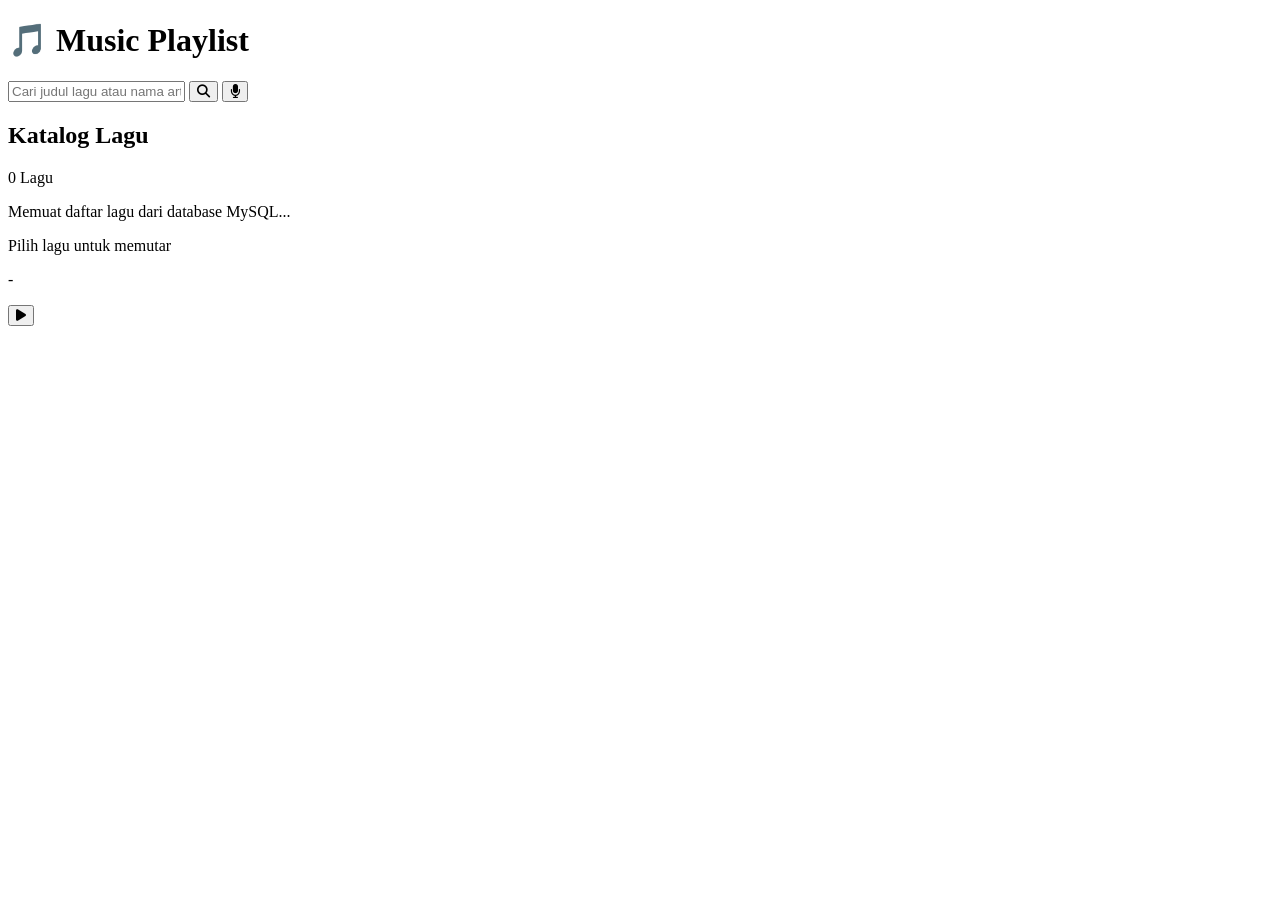
==== index.html @ 4546c552 "Perubahan Pada Tampilan" ====
<!DOCTYPE html>
<html lang="id">
<head>
    <meta charset="UTF-8">
    <meta name="viewport" content="width=device-width, initial-scale=1.0">
    <title>Music App & Voice Search</title>
    <!-- Hubungkan CSS -->
    <link rel="stylesheet" href="../css/style.css">
    <!-- Font Awesome untuk ikon Search, Mic, Play, Pause -->
    <link rel="stylesheet" href="https://cdnjs.cloudflare.com/ajax/libs/font-awesome/6.4.0/css/all.min.css">
</head>
<body>
    <div class="app-container">
        <!-- Header & Search Bar -->
        <header class="header">
            <h1>🎵 Music Playlist</h1>
            <div class="search-bar">
                <input type="text" id="searchInput" placeholder="Cari judul lagu atau nama artis...">
                <button id="searchBtn" title="Cari Lagu"><i class="fa-solid fa-magnifying-glass"></i></button>
                <button id="voiceBtn" class="mic-btn" title="Cari lewat Suara"><i class="fa-solid fa-microphone"></i></button>
            </div>
            <p id="voiceStatus" class="voice-status"></p>
        </header>

        <!-- Bagian Katalog Lagu -->
        <main class="main-content">
            <div class="section-header">
                <h2>Katalog Lagu</h2>
                <span id="songCount" class="badge">0 Lagu</span>
            </div>
            <div id="songList" class="song-list">
                <p class="loading">Memuat daftar lagu dari database MySQL...</p>
            </div>
        </main>

        <!-- Player Bar di Bagian Bawah -->
        <footer class="player-bar">
            <div class="now-playing">
                <p id="currentTitle" class="song-title">Pilih lagu untuk memutar</p>
                <p id="currentArtist" class="song-artist">-</p>
            </div>
            <div class="player-controls">
                <button id="playPauseBtn" class="control-btn"><i class="fa-solid fa-play"></i></button>
            </div>
        </footer>
    </div>

    <!-- Hubungkan JavaScript -->
    <script src="../js/api.js"></script>
    <script src="../js/player.js"></script>
</body>
</html>
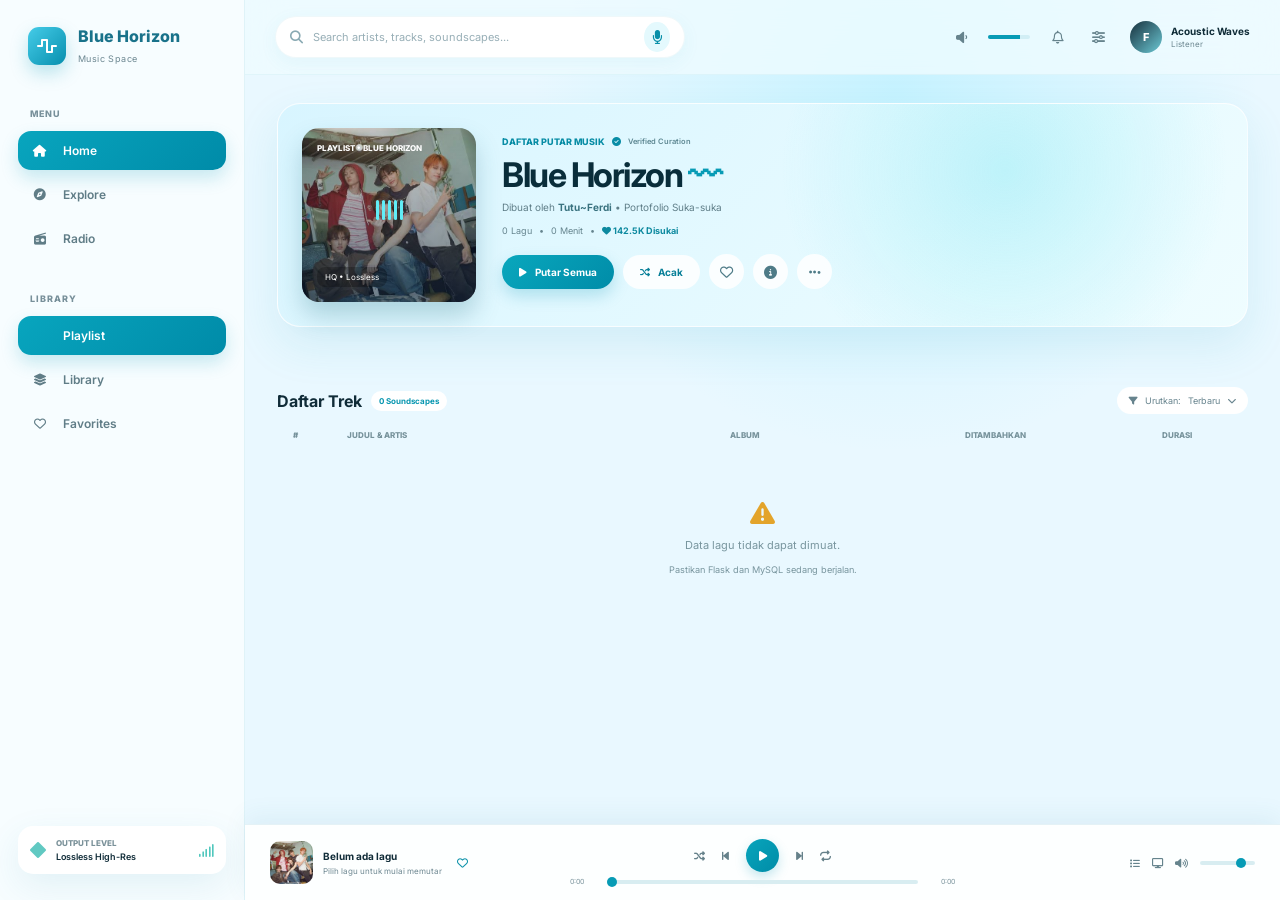
==== commit df0873c7: ""Pembaharaun tampilan"" ====
--- a/index.html
+++ b/index.html
@@ -1,52 +1,558 @@
 <!DOCTYPE html>
 <html lang="id">
+
 <head>
     <meta charset="UTF-8">
     <meta name="viewport" content="width=device-width, initial-scale=1.0">
-    <title>Music App & Voice Search</title>
-    <!-- Hubungkan CSS -->
-    <link rel="stylesheet" href="../css/style.css">
-    <!-- Font Awesome untuk ikon Search, Mic, Play, Pause -->
-    <link rel="stylesheet" href="https://cdnjs.cloudflare.com/ajax/libs/font-awesome/6.4.0/css/all.min.css">
+
+    <title>Blue Horizon Music ~ Ferdi</title>
+
+    <!-- Google Font -->
+    <link rel="preconnect" href="https://fonts.googleapis.com">
+    <link rel="preconnect" href="https://fonts.gstatic.com" crossorigin>
+    <link href="https://fonts.googleapis.com/css2?family=Inter:wght@400;500;600;700;800&display=swap" rel="stylesheet">
+
+    <!-- Font Awesome -->
+    <link rel="stylesheet" href="https://cdnjs.cloudflare.com/ajax/libs/font-awesome/6.5.2/css/all.min.css">
+
+    <!-- CSS -->
+    <link rel="stylesheet" href="frontend/css/style.css">
 </head>
+
 <body>
-    <div class="app-container">
-        <!-- Header & Search Bar -->
-        <header class="header">
-            <h1>🎵 Music Playlist</h1>
-            <div class="search-bar">
-                <input type="text" id="searchInput" placeholder="Cari judul lagu atau nama artis...">
-                <button id="searchBtn" title="Cari Lagu"><i class="fa-solid fa-magnifying-glass"></i></button>
-                <button id="voiceBtn" class="mic-btn" title="Cari lewat Suara"><i class="fa-solid fa-microphone"></i></button>
-            </div>
-            <p id="voiceStatus" class="voice-status"></p>
-        </header>
-
-        <!-- Bagian Katalog Lagu -->
-        <main class="main-content">
-            <div class="section-header">
-                <h2>Katalog Lagu</h2>
-                <span id="songCount" class="badge">0 Lagu</span>
-            </div>
-            <div id="songList" class="song-list">
-                <p class="loading">Memuat daftar lagu dari database MySQL...</p>
-            </div>
+
+    <div class="app">
+
+        <!-- ================= SIDEBAR ================= -->
+        <aside class="sidebar">
+
+            <div class="brand">
+                <div class="brand-icon">
+                    <i class="fa-solid fa-wave-square"></i>
+                </div>
+
+                <div>
+                    <h1>Blue Horizon</h1>
+                    <span>Music Space</span>
+                </div>
+            </div>
+
+            <div class="menu-group">
+
+                <p class="menu-title">MENU</p>
+
+                <button class="menu-item active" data-section="home">
+                    <i class="fa-solid fa-house"></i>
+                    <span>Home</span>
+                </button>
+
+                <button class="menu-item" data-section="explore">
+                    <i class="fa-solid fa-compass"></i>
+                    <span>Explore</span>
+                </button>
+
+                <button class="menu-item" id="radioBtn">
+                    <i class="fa-solid fa-radio"></i>
+                    <span>Radio</span>
+                </button>
+
+            </div>
+
+            <div class="menu-group">
+
+                <p class="menu-title">LIBRARY</p>
+
+                <button class="menu-item active-library" data-section="playlist">
+                    <i class="fa-solid fa-list-music"></i>
+                    <span>Playlist</span>
+                </button>
+
+                <button class="menu-item" data-section="library">
+                    <i class="fa-solid fa-layer-group"></i>
+                    <span>Library</span>
+                </button>
+
+                <button class="menu-item" data-section="favorites">
+                    <i class="fa-regular fa-heart"></i>
+                    <span>Favorites</span>
+                </button>
+
+            </div>
+
+            <div class="sidebar-bottom">
+
+                <div class="audio-quality">
+                    <div class="quality-icon">
+                        <i class="fa-solid fa-diamond"></i>
+                    </div>
+
+                    <div>
+                        <small>OUTPUT LEVEL</small>
+                        <p>Lossless High-Res</p>
+                    </div>
+
+                    <i class="fa-solid fa-signal"></i>
+                </div>
+
+            </div>
+
+        </aside>
+
+
+        <!-- ================= MAIN ================= -->
+
+        <main class="main">
+
+            <!-- TOP BAR -->
+
+            <header class="topbar">
+
+                <div class="mobile-brand">
+                    <i class="fa-solid fa-wave-square"></i>
+                    <span>Blue Horizon</span>
+                </div>
+
+                <div class="top-search">
+
+                    <i class="fa-solid fa-magnifying-glass"></i>
+
+                    <input type="text" id="searchInput" placeholder="Search artists, tracks, soundscapes...">
+
+                    <button id="clearSearch" class="clear-search">
+                        <i class="fa-solid fa-xmark"></i>
+                    </button>
+                    <button id="voiceBtn" class="voice-button" onclick="startVoiceSearch()" title="Voice Search">
+                        <i class="fa-solid fa-microphone"></i>
+                    </button>
+
+                </div>
+
+                <div class="top-actions">
+
+                    <button class="icon-button">
+                        <i class="fa-solid fa-volume-low"></i>
+                    </button>
+
+                    <div class="mini-volume">
+                        <div></div>
+                    </div>
+
+                    <button class="icon-button">
+                        <i class="fa-regular fa-bell"></i>
+                    </button>
+
+                    <button class="icon-button">
+                        <i class="fa-solid fa-sliders"></i>
+                    </button>
+
+                    <div class="profile">
+                        <div class="profile-avatar">F</div>
+
+                        <div>
+                            <strong>Acoustic Waves</strong>
+                            <small>Listener</small>
+                        </div>
+                    </div>
+
+                </div>
+
+            </header>
+
+
+            <!-- CONTENT -->
+
+            <section class="content" id="homeSection">
+
+                <!-- HERO -->
+
+                <section class="hero-card">
+
+                    <div class="hero-cover">
+
+                        <img id="heroCover" src="frontend/aset/gambar/Cortis.png" alt="Playlist Cover">
+
+                        <div class="cover-overlay">
+
+                            <span>PLAYLIST • BLUE HORIZON</span>
+
+                            <div class="wave-animation">
+                                <span></span>
+                                <span></span>
+                                <span></span>
+                                <span></span>
+                                <span></span>
+                            </div>
+
+                            <small>HQ • Lossless</small>
+
+                        </div>
+
+                    </div>
+
+
+                    <div class="hero-info">
+
+                        <div class="public-label">
+                            <span>DAFTAR PUTAR MUSIK</span>
+                            <i class="fa-solid fa-circle-check"></i>
+                            <small>Verified Curation</small>
+                        </div>
+
+                        <h2>Blue Horizon <span>〰</span></h2>
+
+                        <p class="curator">
+                            Dibuat oleh <strong>Tutu~Ferdi</strong>
+                            • Portofolio Suka-suka
+                        </p>
+
+                        <div class="playlist-meta">
+                            <span id="heroSongCount">0 Lagu</span>
+                            <span>•</span>
+                            <span id="heroDuration">0 Menit</span>
+                            <span>•</span>
+                            <span class="likes">
+                                <i class="fa-solid fa-heart"></i>
+                                142.5K Disukai
+                            </span>
+                        </div>
+
+                        <div class="hero-actions">
+
+                            <button class="primary-btn" id="playAllBtn">
+                                <i class="fa-solid fa-play"></i>
+                                Putar Semua
+                            </button>
+
+                            <button class="secondary-btn" id="shuffleBtn">
+                                <i class="fa-solid fa-shuffle"></i>
+                                Acak
+                            </button>
+
+                            <button class="round-btn" id="heroFavorite">
+                                <i class="fa-regular fa-heart"></i>
+                            </button>
+
+                            <button class="round-btn">
+                                <i class="fa-solid fa-circle-info"></i>
+                            </button>
+
+                            <button class="round-btn">
+                                <i class="fa-solid fa-ellipsis"></i>
+                            </button>
+
+                        </div>
+
+                    </div>
+
+                </section>
+
+
+                <!-- SEARCH STATUS -->
+
+                <div id="voiceStatus" class="voice-status"></div>
+
+
+                <!-- TRACK HEADER -->
+
+                <section class="tracks-section" id="exploreSection">
+
+                    <div class="section-heading">
+
+                        <div>
+                            <h3>Daftar Trek</h3>
+
+                            <span class="track-count">
+                                <span id="songCount">0</span> Soundscapes
+                            </span>
+                        </div>
+
+                        <div class="sort-wrapper">
+
+                            <button id="sortBtn" class="sort-btn">
+                                <i class="fa-solid fa-filter"></i>
+                                Urutkan: <span id="sortLabel">Terbaru</span>
+                                <i class="fa-solid fa-chevron-down"></i>
+                            </button>
+
+                            <div class="sort-menu" id="sortMenu">
+                                <button data-sort="newest">Terbaru</button>
+                                <button data-sort="title">Judul A-Z</button>
+                                <button data-sort="artist">Artis A-Z</button>
+                                <button data-sort="duration">Durasi</button>
+                            </div>
+
+                        </div>
+
+                    </div>
+
+
+                    <!-- TABLE HEADER -->
+
+                    <div class="track-header">
+
+                        <span>#</span>
+                        <span>JUDUL & ARTIS</span>
+                        <span>ALBUM</span>
+                        <span>DITAMBAHKAN</span>
+                        <span>DURASI</span>
+
+                    </div>
+
+
+                    <!-- SONG LIST -->
+
+                    <div id="songList" class="song-list">
+
+                        <div class="loading-state">
+
+                            <div class="loader"></div>
+
+                            <p>Memuat daftar musik...</p>
+
+                        </div>
+
+                    </div>
+
+                </section>
+
+
+                <!-- EMPTY / SEARCH RESULT -->
+
+                <section id="emptyState" class="empty-state hidden">
+
+                    <div>
+                        <i class="fa-solid fa-music"></i>
+                    </div>
+
+                    <h3>Lagu tidak ditemukan</h3>
+
+                    <p>
+                        Coba gunakan kata kunci judul lagu atau nama artis lain.
+                    </p>
+
+                    <button id="showAllBtn">
+                        Tampilkan semua lagu
+                    </button>
+
+                </section>
+
+            </section>
+
         </main>
 
-        <!-- Player Bar di Bagian Bawah -->
-        <footer class="player-bar">
-            <div class="now-playing">
-                <p id="currentTitle" class="song-title">Pilih lagu untuk memutar</p>
-                <p id="currentArtist" class="song-artist">-</p>
-            </div>
-            <div class="player-controls">
-                <button id="playPauseBtn" class="control-btn"><i class="fa-solid fa-play"></i></button>
-            </div>
+
+        <!-- ================= BOTTOM PLAYER ================= -->
+
+        <footer class="player">
+
+            <!-- Current Song -->
+
+            <div class="player-song">
+
+                <div class="player-cover">
+
+                    <img id="currentCover" src="frontend/aset/gambar/Cortis.png" alt="Current song">
+
+                </div>
+
+                <div class="player-info">
+
+                    <strong id="currentTitle">
+                        Belum ada lagu
+                    </strong>
+
+                    <span id="currentArtist">
+                        Pilih lagu untuk mulai memutar
+                    </span>
+
+                </div>
+
+                <button id="playerFavorite" class="player-heart">
+                    <i class="fa-regular fa-heart"></i>
+                </button>
+
+            </div>
+
+
+            <!-- Player Controls -->
+
+            <div class="player-center">
+
+                <div class="control-buttons">
+
+                    <button id="shuffleControl">
+                        <i class="fa-solid fa-shuffle"></i>
+                    </button>
+
+                    <button id="previousBtn">
+                        <i class="fa-solid fa-backward-step"></i>
+                    </button>
+
+                    <button id="playPauseBtn" class="main-play">
+                        <i class="fa-solid fa-play"></i>
+                    </button>
+
+                    <button id="nextBtn">
+                        <i class="fa-solid fa-forward-step"></i>
+                    </button>
+
+                    <button id="repeatBtn">
+                        <i class="fa-solid fa-repeat"></i>
+                    </button>
+
+                </div>
+
+
+                <div class="progress-wrapper">
+
+                    <span id="currentTime">0:00</span>
+
+                    <input type="range" id="progressBar" min="0" max="100" value="0">
+
+                    <span id="duration">0:00</span>
+
+                </div>
+
+            </div>
+
+
+            <!-- Player Tools -->
+
+            <div class="player-tools">
+
+                <button>
+                    <i class="fa-solid fa-list"></i>
+                </button>
+
+                <button>
+                    <i class="fa-solid fa-display"></i>
+                </button>
+
+                <button id="volumeBtn">
+                    <i class="fa-solid fa-volume-high"></i>
+                </button>
+
+                <input type="range" id="volumeBar" min="0" max="1" step="0.01" value="0.8">
+
+            </div>
+
         </footer>
-    </div>
-
-    <!-- Hubungkan JavaScript -->
-    <script src="../js/api.js"></script>
-    <script src="../js/player.js"></script>
+
+
+        <!-- ================= MOBILE NAV ================= -->
+
+        <nav class="mobile-nav">
+
+            <button data-section="home">
+                <i class="fa-solid fa-house"></i>
+                <span>Home</span>
+            </button>
+
+            <button data-section="explore">
+                <i class="fa-solid fa-compass"></i>
+                <span>Explore</span>
+            </button>
+
+            <button id="mobilePlay">
+                <i class="fa-solid fa-play"></i>
+            </button>
+
+            <button data-section="favorites">
+                <i class="fa-regular fa-heart"></i>
+                <span>Favorites</span>
+            </button>
+
+            <button data-section="playlist">
+                <i class="fa-solid fa-list"></i>
+                <span>Playlist</span>
+            </button>
+
+        </nav>
+
+
+        <!-- AUDIO ELEMENT -->
+
+        <audio id="audioPlayer" preload="metadata"></audio>
+
+
+        <!-- ================= PLAYLIST MODAL ================= -->
+
+        <div id="playlistModal" class="modal hidden">
+
+            <div class="modal-box">
+
+                <button id="closeModal" class="modal-close">
+                    <i class="fa-solid fa-xmark"></i>
+                </button>
+
+                <div class="modal-icon">
+                    <i class="fa-solid fa-list-music"></i>
+                </div>
+
+                <h3>Buat Playlist Baru</h3>
+
+                <p>
+                    Buat koleksi lagu favoritmu sendiri.
+                </p>
+
+                <input id="playlistName" type="text" placeholder="Nama playlist...">
+
+                <textarea id="playlistDescription" placeholder="Deskripsi playlist..."></textarea>
+
+                <label class="checkbox-label">
+                    <input type="checkbox" id="playlistPublic" checked>
+                    Playlist publik
+                </label>
+
+                <button id="createPlaylistBtn" class="primary-btn modal-submit">
+                    <i class="fa-solid fa-plus"></i>
+                    Buat Playlist
+                </button>
+
+                <p id="playlistMessage" class="modal-message"></p>
+
+            </div>
+
+        </div>
+
+
+        <!-- ================= ADD TO PLAYLIST MODAL ================= -->
+
+        <div id="addPlaylistModal" class="modal hidden">
+
+            <div class="modal-box">
+
+                <button id="closeAddPlaylist" class="modal-close">
+                    <i class="fa-solid fa-xmark"></i>
+                </button>
+
+                <div class="modal-icon">
+                    <i class="fa-solid fa-music"></i>
+                </div>
+
+                <h3>Tambahkan ke Playlist</h3>
+
+                <p id="addPlaylistSongName">
+                    Pilih playlist tujuan.
+                </p>
+
+                <div id="playlistOptions" class="playlist-options"></div>
+
+                <button id="newPlaylistFromModal" class="secondary-btn modal-submit">
+                    <i class="fa-solid fa-plus"></i>
+                    Buat Playlist Baru
+                </button>
+
+            </div>
+
+        </div>
+
+
+        <!-- JS -->
+
+        <script src="frontend/js/api.js"></script>
+        <script src="frontend/js/player.js"></script>
+
 </body>
+
 </html>
--- a/frontend/css/style.css
+++ b/frontend/css/style.css
@@ -0,0 +1,1822 @@
+:root {
+    --bg: #e9f8ff;
+    --bg-soft: #dff5ff;
+    --sidebar: #f5fcff;
+
+    --primary: #079bb5;
+    --primary-dark: #057d99;
+    --primary-light: #b9f2ff;
+
+    --text: #102c38;
+    --muted: #6c8791;
+
+    --white: #ffffff;
+
+    --border: rgba(38, 150, 180, 0.12);
+
+    --shadow:
+        0 12px 35px rgba(36, 141, 170, 0.10);
+
+    --radius: 20px;
+}
+
+
+/* ================= RESET ================= */
+
+* {
+    margin: 0;
+    padding: 0;
+    box-sizing: border-box;
+}
+
+html {
+    scroll-behavior: smooth;
+}
+
+body {
+    font-family: "Inter", sans-serif;
+    background:
+        radial-gradient(circle at 70% 10%,
+            rgba(134, 232, 255, 0.35),
+            transparent 30%),
+        var(--bg);
+
+    color: var(--text);
+    min-height: 100vh;
+}
+
+button,
+input,
+textarea {
+    font-family: inherit;
+}
+
+button {
+    border: none;
+}
+
+button,
+.menu-item {
+    cursor: pointer;
+}
+
+
+/* ================= APP ================= */
+
+.app {
+    min-height: 100vh;
+    display: flex;
+}
+
+
+/* ================= SIDEBAR ================= */
+
+.sidebar {
+    width: 245px;
+    background: rgba(248, 253, 255, 0.92);
+
+    border-right: 1px solid rgba(60, 170, 195, 0.12);
+
+    padding: 26px 18px;
+
+    display: flex;
+    flex-direction: column;
+
+    position: fixed;
+    inset: 0 auto 0 0;
+
+    z-index: 100;
+}
+
+
+.brand {
+    display: flex;
+    align-items: center;
+    gap: 12px;
+
+    padding: 0 10px;
+    margin-bottom: 42px;
+}
+
+.brand-icon {
+    width: 38px;
+    height: 38px;
+
+    border-radius: 11px;
+
+    display: flex;
+    align-items: center;
+    justify-content: center;
+
+    background: linear-gradient(135deg,
+            #45cce8,
+            #078fae);
+
+    color: white;
+
+    box-shadow:
+        0 8px 18px rgba(0, 151, 181, 0.25);
+}
+
+.brand h1 {
+    font-size: 16px;
+    font-weight: 800;
+    color: #19728a;
+}
+
+.brand span {
+    font-size: 9px;
+    color: var(--muted);
+    letter-spacing: .4px;
+}
+
+
+.menu-group {
+    margin-bottom: 30px;
+}
+
+.menu-title {
+    font-size: 9px;
+    font-weight: 800;
+    color: #78909a;
+
+    letter-spacing: 1px;
+
+    margin:
+        0 12px 12px;
+}
+
+
+.menu-item {
+    width: 100%;
+
+    display: flex;
+    align-items: center;
+
+    gap: 14px;
+
+    padding: 12px 13px;
+
+    margin-bottom: 5px;
+
+    border-radius: 13px;
+
+    background: transparent;
+
+    color: #607d87;
+
+    font-size: 12px;
+    font-weight: 600;
+
+    text-align: left;
+
+    transition: .25s ease;
+}
+
+.menu-item i {
+    width: 18px;
+    text-align: center;
+}
+
+.menu-item:hover {
+    color: var(--primary);
+    background: #e5f9ff;
+}
+
+.menu-item.active,
+.menu-item.active-library {
+    color: white;
+
+    background:
+        linear-gradient(135deg,
+            #08a5be,
+            #008ba8);
+
+    box-shadow:
+        0 8px 18px rgba(0, 151, 181, .2);
+}
+
+
+.sidebar-bottom {
+    margin-top: auto;
+}
+
+.audio-quality {
+    display: flex;
+    align-items: center;
+    gap: 10px;
+
+    padding: 12px;
+
+    background: white;
+
+    border-radius: 15px;
+
+    box-shadow: var(--shadow);
+}
+
+.quality-icon {
+    color: #61c9c2;
+}
+
+.audio-quality small {
+    display: block;
+
+    font-size: 8px;
+    font-weight: 800;
+
+    color: #7a9199;
+
+    margin-bottom: 3px;
+}
+
+.audio-quality p {
+    font-size: 9px;
+    font-weight: 600;
+}
+
+.audio-quality>i {
+    margin-left: auto;
+
+    color: #51c7bd;
+
+    font-size: 13px;
+}
+
+
+/* ================= MAIN ================= */
+
+.main {
+    margin-left: 245px;
+
+    width: calc(100% - 245px);
+
+    min-height: 100vh;
+
+    padding-bottom: 100px;
+}
+
+
+/* ================= TOPBAR ================= */
+
+.topbar {
+    height: 75px;
+
+    display: flex;
+    align-items: center;
+
+    gap: 25px;
+
+    padding: 0 30px;
+
+    background:
+        rgba(239, 251, 255, .78);
+
+    backdrop-filter: blur(18px);
+
+    position: sticky;
+    top: 0;
+
+    z-index: 80;
+
+    border-bottom: 1px solid rgba(65, 170, 195, .08);
+}
+
+
+.top-search {
+    width: 42%;
+
+    height: 42px;
+
+    display: flex;
+    align-items: center;
+
+    gap: 10px;
+
+    padding: 0 14px;
+
+    background: white;
+
+    border-radius: 30px;
+
+    border: 1px solid rgba(50, 160, 185, .08);
+
+    box-shadow:
+        0 5px 18px rgba(60, 170, 195, .07);
+}
+
+.top-search>i {
+    color: #8aaab3;
+    font-size: 13px;
+}
+
+.top-search input {
+    width: 100%;
+
+    border: none;
+    outline: none;
+
+    background: transparent;
+
+    font-size: 11px;
+
+    color: var(--text);
+}
+
+.top-search input::placeholder {
+    color: #98afb7;
+}
+
+.clear-search {
+    background: none;
+    color: #9ab1b9;
+    display: none;
+}
+
+
+.top-actions {
+    margin-left: auto;
+
+    display: flex;
+    align-items: center;
+
+    gap: 13px;
+}
+
+.icon-button {
+    background: transparent;
+
+    color: #66838d;
+
+    font-size: 13px;
+
+    width: 28px;
+    height: 28px;
+
+    border-radius: 50%;
+
+    transition: .2s;
+}
+
+.icon-button:hover {
+    background: #d9f5fc;
+    color: var(--primary);
+}
+
+.mini-volume {
+    width: 42px;
+    height: 4px;
+
+    border-radius: 10px;
+
+    background: #d1eef5;
+
+    overflow: hidden;
+}
+
+.mini-volume div {
+    width: 75%;
+    height: 100%;
+
+    background: var(--primary);
+}
+
+
+.profile {
+    display: flex;
+    align-items: center;
+
+    gap: 9px;
+
+    padding-left: 5px;
+}
+
+.profile-avatar {
+    width: 32px;
+    height: 32px;
+
+    border-radius: 50%;
+
+    display: flex;
+    align-items: center;
+    justify-content: center;
+
+    background:
+        linear-gradient(135deg,
+            #172f3c,
+            #6cc9d5);
+
+    color: white;
+
+    font-size: 11px;
+    font-weight: 800;
+}
+
+.profile strong {
+    display: block;
+
+    font-size: 10px;
+}
+
+.profile small {
+    display: block;
+
+    font-size: 8px;
+
+    color: var(--muted);
+
+    margin-top: 2px;
+}
+
+
+/* ================= CONTENT ================= */
+
+.content {
+    padding: 28px 32px;
+}
+
+
+/* ================= HERO ================= */
+
+.hero-card {
+    display: flex;
+
+    gap: 26px;
+
+    padding: 24px;
+
+    border-radius: 23px;
+
+    background:
+        radial-gradient(circle at 75% 30%,
+            rgba(103, 227, 239, .32),
+            transparent 30%),
+        linear-gradient(135deg,
+            #d8f5ff,
+            #effdff);
+
+    border: 1px solid rgba(255, 255, 255, .8);
+
+    box-shadow:
+        0 18px 45px rgba(42, 161, 190, .12);
+}
+
+
+.hero-cover {
+    width: 174px;
+    min-width: 174px;
+
+    height: 174px;
+
+    border-radius: 17px;
+
+    overflow: hidden;
+
+    position: relative;
+
+    box-shadow:
+        0 14px 25px rgba(28, 106, 125, .25);
+}
+
+.hero-cover img {
+    width: 100%;
+    height: 100%;
+
+    object-fit: cover;
+
+    display: block;
+}
+
+.cover-overlay {
+    position: absolute;
+
+    inset: 0;
+
+    padding: 15px;
+
+    display: flex;
+    flex-direction: column;
+
+    justify-content: space-between;
+
+    color: white;
+
+    background:
+        linear-gradient(to bottom,
+            rgba(0, 25, 40, .15),
+            rgba(0, 28, 45, .55));
+}
+
+.cover-overlay span {
+    font-size: 8px;
+    font-weight: 800;
+}
+
+.cover-overlay small {
+    font-size: 8px;
+
+    background: rgba(0, 0, 0, .25);
+
+    align-self: flex-start;
+
+    padding: 5px 8px;
+
+    border-radius: 8px;
+}
+
+
+.wave-animation {
+    display: flex;
+    align-items: center;
+
+    gap: 3px;
+
+    margin: auto;
+}
+
+.wave-animation span {
+    width: 3px;
+    height: 20px;
+
+    border-radius: 4px;
+
+    background: #61edf7;
+
+    animation: wave 1s infinite ease-in-out;
+}
+
+.wave-animation span:nth-child(2) {
+    animation-delay: .15s;
+}
+
+.wave-animation span:nth-child(3) {
+    animation-delay: .3s;
+}
+
+.wave-animation span:nth-child(4) {
+    animation-delay: .45s;
+}
+
+.wave-animation span:nth-child(5) {
+    animation-delay: .6s;
+}
+
+@keyframes wave {
+
+    0%,
+    100% {
+        transform: scaleY(.4);
+    }
+
+    50% {
+        transform: scaleY(1.4);
+    }
+}
+
+
+.hero-info {
+    padding-top: 8px;
+
+    flex: 1;
+}
+
+.public-label {
+    display: flex;
+    align-items: center;
+
+    gap: 7px;
+
+    color: #078ca5;
+
+    font-size: 9px;
+
+    font-weight: 800;
+}
+
+.public-label small {
+    color: #5d8792;
+    font-weight: 600;
+}
+
+.hero-info h2 {
+    font-size: 34px;
+
+    line-height: 1;
+
+    margin:
+        11px 0 9px;
+
+    color: #092d3a;
+
+    letter-spacing: -1.5px;
+}
+
+.hero-info h2 span {
+    color: var(--primary);
+}
+
+.curator {
+    font-size: 10px;
+
+    color: #607f89;
+
+    margin-bottom: 12px;
+}
+
+.curator strong {
+    color: #39727f;
+}
+
+.playlist-meta {
+    display: flex;
+    align-items: center;
+
+    gap: 7px;
+
+    font-size: 9px;
+
+    color: #65848e;
+
+    margin-bottom: 18px;
+}
+
+.likes {
+    color: #0d899f;
+    font-weight: 700;
+}
+
+.hero-actions {
+    display: flex;
+    align-items: center;
+
+    gap: 9px;
+}
+
+.primary-btn,
+.secondary-btn {
+    display: flex;
+    align-items: center;
+
+    gap: 8px;
+
+    border-radius: 25px;
+
+    padding: 11px 17px;
+
+    font-size: 10px;
+
+    font-weight: 700;
+
+    transition: .25s;
+}
+
+.primary-btn {
+    color: white;
+
+    background:
+        linear-gradient(135deg,
+            #09a7bd,
+            #008ca8);
+
+    box-shadow:
+        0 7px 16px rgba(0, 149, 178, .23);
+}
+
+.primary-btn:hover {
+    transform: translateY(-2px);
+
+    box-shadow:
+        0 11px 22px rgba(0, 149, 178, .3);
+}
+
+.secondary-btn {
+    color: #087f98;
+
+    background: rgba(255, 255, 255, .85);
+}
+
+.secondary-btn:hover {
+    background: white;
+}
+
+.round-btn {
+    width: 35px;
+    height: 35px;
+
+    border-radius: 50%;
+
+    background: rgba(255, 255, 255, .85);
+
+    color: #4e7b87;
+
+    transition: .2s;
+}
+
+.round-btn:hover {
+    color: var(--primary);
+    transform: translateY(-2px);
+}
+
+
+/* ================= TRACKS ================= */
+
+.tracks-section {
+    margin-top: 32px;
+}
+
+.section-heading {
+    display: flex;
+    align-items: center;
+    justify-content: space-between;
+
+    margin-bottom: 16px;
+}
+
+.section-heading>div:first-child {
+    display: flex;
+    align-items: center;
+    gap: 9px;
+}
+
+.section-heading h3 {
+    font-size: 16px;
+}
+
+.track-count {
+    color: #0796b0;
+
+    background: white;
+
+    padding: 5px 8px;
+
+    border-radius: 20px;
+
+    font-size: 8px;
+
+    font-weight: 700;
+}
+
+
+.sort-wrapper {
+    position: relative;
+}
+
+.sort-btn {
+    display: flex;
+    align-items: center;
+    gap: 7px;
+
+    padding: 8px 12px;
+
+    background: white;
+
+    border-radius: 20px;
+
+    color: #66838d;
+
+    font-size: 9px;
+}
+
+.sort-menu {
+    position: absolute;
+
+    top: calc(100% + 6px);
+    right: 0;
+
+    min-width: 140px;
+
+    padding: 6px;
+
+    background: white;
+
+    border-radius: 12px;
+
+    box-shadow: 0 10px 30px rgba(0, 80, 100, .15);
+
+    display: none;
+
+    z-index: 30;
+}
+
+.sort-menu.show {
+    display: block;
+}
+
+.sort-menu button {
+    width: 100%;
+
+    padding: 8px;
+
+    text-align: left;
+
+    background: transparent;
+
+    border-radius: 8px;
+
+    color: #54727c;
+
+    font-size: 10px;
+}
+
+.sort-menu button:hover {
+    background: #e8faff;
+
+    color: var(--primary);
+}
+
+
+/* ================= TABLE ================= */
+
+.track-header,
+.song-row {
+    display: grid;
+
+    grid-template-columns:
+        42px minmax(250px, 2fr) 1.2fr 1fr 70px;
+
+    align-items: center;
+
+    gap: 12px;
+}
+
+
+.track-header {
+    padding: 0 16px 8px;
+
+    color: #77939c;
+
+    font-size: 8px;
+
+    font-weight: 800;
+}
+
+
+.song-list {
+    display: flex;
+
+    flex-direction: column;
+
+    gap: 6px;
+}
+
+
+.song-row {
+    min-height: 48px;
+
+    padding: 7px 16px;
+
+    background:
+        rgba(255, 255, 255, .66);
+
+    border: 1px solid rgba(255, 255, 255, .65);
+
+    border-radius: 16px;
+
+    transition: .2s;
+
+    cursor: pointer;
+}
+
+.song-row:hover,
+.song-row.playing {
+    background: white;
+
+    box-shadow:
+        0 8px 22px rgba(45, 157, 183, .10);
+
+    transform: translateY(-1px);
+}
+
+
+.track-number {
+    font-size: 9px;
+
+    color: #78939b;
+
+    text-align: center;
+}
+
+
+.song-main {
+    display: flex;
+    align-items: center;
+
+    gap: 10px;
+
+    min-width: 0;
+}
+
+.song-cover {
+    width: 32px;
+    height: 32px;
+
+    min-width: 32px;
+
+    border-radius: 9px;
+
+    overflow: hidden;
+
+    box-shadow:
+        0 4px 10px rgba(30, 90, 110, .14);
+}
+
+.song-cover img {
+    width: 100%;
+    height: 100%;
+
+    object-fit: cover;
+}
+
+.song-text {
+    min-width: 0;
+}
+
+.song-title {
+    font-size: 10px;
+
+    font-weight: 700;
+
+    white-space: nowrap;
+
+    overflow: hidden;
+
+    text-overflow: ellipsis;
+}
+
+.song-artist {
+    font-size: 8px;
+
+    color: #79949d;
+
+    margin-top: 3px;
+
+    white-space: nowrap;
+
+    overflow: hidden;
+
+    text-overflow: ellipsis;
+}
+
+
+.playing-badge {
+    display: inline-flex;
+
+    align-items: center;
+
+    margin-left: 5px;
+
+    padding: 2px 5px;
+
+    border-radius: 5px;
+
+    background: #cef7fb;
+
+    color: #008ba5;
+
+    font-size: 6px;
+
+    font-weight: 800;
+}
+
+
+.album-name,
+.added-date,
+.song-duration {
+    font-size: 8px;
+
+    color: #6d8993;
+}
+
+
+.row-actions {
+    display: flex;
+    align-items: center;
+
+    justify-content: flex-end;
+
+    gap: 5px;
+}
+
+.row-btn {
+    width: 26px;
+    height: 26px;
+
+    border-radius: 50%;
+
+    background: transparent;
+
+    color: #73929b;
+
+    opacity: 0;
+
+    transition: .2s;
+}
+
+.song-row:hover .row-btn {
+    opacity: 1;
+}
+
+.row-btn:hover {
+    background: #e4f9fd;
+
+    color: var(--primary);
+}
+
+
+.favorite-btn {
+    color: #0994aa;
+
+    font-size: 11px;
+
+    background: none;
+}
+
+
+.loading-state {
+    min-height: 180px;
+
+    display: flex;
+    flex-direction: column;
+
+    align-items: center;
+    justify-content: center;
+
+    gap: 12px;
+
+    color: #78959e;
+
+    font-size: 11px;
+}
+
+.loader {
+    width: 25px;
+    height: 25px;
+
+    border: 3px solid #c8edf4;
+
+    border-top-color: var(--primary);
+
+    border-radius: 50%;
+
+    animation: spin .8s linear infinite;
+}
+
+@keyframes spin {
+    to {
+        transform: rotate(360deg);
+    }
+}
+
+
+/* ================= VOICE ================= */
+
+.voice-status {
+    min-height: 18px;
+
+    margin-top: 10px;
+
+    color: var(--primary);
+
+    font-size: 9px;
+}
+
+.voice-listening {
+    color: #e44f5b;
+}
+
+
+/* ================= EMPTY ================= */
+
+.empty-state {
+    text-align: center;
+
+    padding: 70px 20px;
+}
+
+.empty-state>div {
+    width: 55px;
+    height: 55px;
+
+    margin: 0 auto 15px;
+
+    border-radius: 50%;
+
+    display: flex;
+    align-items: center;
+    justify-content: center;
+
+    background: #d7f6fc;
+
+    color: var(--primary);
+}
+
+.empty-state h3 {
+    font-size: 16px;
+}
+
+.empty-state p {
+    margin: 7px 0 15px;
+
+    font-size: 10px;
+
+    color: var(--muted);
+}
+
+.empty-state button {
+    padding: 9px 15px;
+
+    border-radius: 20px;
+
+    background: var(--primary);
+
+    color: white;
+
+    font-size: 10px;
+}
+
+.voice-button {
+    width: 30px;
+    height: 30px;
+
+    border-radius: 50%;
+
+    background: #e4f9fd;
+
+    color: #078fa8;
+
+    cursor: pointer;
+
+    transition: .2s;
+}
+
+.voice-button:hover {
+    background: #c9f4fa;
+}
+
+.voice-button:active {
+    transform: scale(.92);
+}
+
+.hidden {
+    display: none !important;
+}
+
+
+/* ================= PLAYER ================= */
+
+.player {
+    position: fixed;
+
+    left: 245px;
+    right: 0;
+    bottom: 0;
+
+    height: 76px;
+
+    background:
+        rgba(255, 255, 255, .91);
+
+    backdrop-filter: blur(18px);
+
+    border-top: 1px solid rgba(40, 150, 180, .12);
+
+    box-shadow:
+        0 -8px 25px rgba(40, 120, 145, .07);
+
+    z-index: 200;
+
+    display: grid;
+
+    grid-template-columns:
+        minmax(220px, 1fr) minmax(360px, 1.4fr) minmax(190px, 1fr);
+
+    align-items: center;
+
+    gap: 25px;
+
+    padding: 10px 25px;
+}
+
+
+.player-song {
+    display: flex;
+    align-items: center;
+
+    min-width: 0;
+
+    gap: 10px;
+}
+
+.player-cover {
+    width: 43px;
+    height: 43px;
+
+    min-width: 43px;
+
+    overflow: hidden;
+
+    border-radius: 10px;
+}
+
+.player-cover img {
+    width: 100%;
+    height: 100%;
+
+    object-fit: cover;
+}
+
+.player-info {
+    min-width: 0;
+
+    display: flex;
+    flex-direction: column;
+
+    gap: 4px;
+}
+
+.player-info strong {
+    font-size: 10px;
+
+    white-space: nowrap;
+
+    overflow: hidden;
+
+    text-overflow: ellipsis;
+}
+
+.player-info span {
+    font-size: 8px;
+
+    color: var(--muted);
+
+    white-space: nowrap;
+
+    overflow: hidden;
+
+    text-overflow: ellipsis;
+}
+
+.player-heart {
+    margin-left: 5px;
+
+    background: none;
+
+    color: #0a91a9;
+
+    font-size: 11px;
+}
+
+
+.player-center {
+    display: flex;
+    flex-direction: column;
+
+    align-items: center;
+
+    gap: 5px;
+}
+
+.control-buttons {
+    display: flex;
+    align-items: center;
+
+    gap: 17px;
+}
+
+.control-buttons button {
+    background: none;
+
+    color: #65818a;
+
+    font-size: 11px;
+
+    transition: .2s;
+}
+
+.control-buttons button:hover {
+    color: var(--primary);
+}
+
+.control-buttons .main-play {
+    width: 33px;
+    height: 33px;
+
+    border-radius: 50%;
+
+    background:
+        linear-gradient(135deg,
+            #08a5bc,
+            #008ca7);
+
+    color: white;
+
+    box-shadow:
+        0 5px 12px rgba(0, 150, 180, .23);
+}
+
+
+.progress-wrapper {
+    width: 100%;
+
+    max-width: 430px;
+
+    display: flex;
+    align-items: center;
+
+    gap: 7px;
+}
+
+.progress-wrapper span {
+    min-width: 30px;
+
+    color: #7a949d;
+
+    font-size: 7px;
+}
+
+.progress-wrapper span:last-child {
+    text-align: right;
+}
+
+
+#progressBar {
+    width: 100%;
+}
+
+
+input[type="range"] {
+    appearance: none;
+
+    height: 4px;
+
+    background:
+        linear-gradient(to right,
+            var(--primary) 0%,
+            var(--primary) 0%,
+            #d8edf1 0%,
+            #d8edf1 100%);
+
+    border-radius: 10px;
+
+    outline: none;
+}
+
+input[type="range"]::-webkit-slider-thumb {
+    appearance: none;
+
+    width: 10px;
+    height: 10px;
+
+    border-radius: 50%;
+
+    background: var(--primary);
+
+    cursor: pointer;
+}
+
+
+.player-tools {
+    display: flex;
+
+    align-items: center;
+
+    justify-content: flex-end;
+
+    gap: 12px;
+}
+
+.player-tools button {
+    background: none;
+
+    color: #66848d;
+
+    font-size: 10px;
+}
+
+#volumeBar {
+    width: 55px;
+}
+
+
+/* ================= MODAL ================= */
+
+.modal {
+    position: fixed;
+
+    inset: 0;
+
+    z-index: 500;
+
+    display: flex;
+
+    align-items: center;
+    justify-content: center;
+
+    background:
+        rgba(5, 48, 61, .30);
+
+    backdrop-filter: blur(7px);
+}
+
+.modal-box {
+    width: min(420px, calc(100% - 30px));
+
+    background: white;
+
+    border-radius: 22px;
+
+    padding: 28px;
+
+    box-shadow:
+        0 25px 70px rgba(0, 70, 90, .22);
+
+    position: relative;
+}
+
+.modal-close {
+    position: absolute;
+
+    top: 16px;
+    right: 16px;
+
+    width: 30px;
+    height: 30px;
+
+    border-radius: 50%;
+
+    background: #effbfe;
+
+    color: #66848d;
+}
+
+.modal-icon {
+    width: 45px;
+    height: 45px;
+
+    border-radius: 13px;
+
+    display: flex;
+    align-items: center;
+    justify-content: center;
+
+    background: #d9f8fc;
+
+    color: var(--primary);
+
+    margin-bottom: 14px;
+}
+
+.modal-box h3 {
+    font-size: 18px;
+
+    margin-bottom: 6px;
+}
+
+.modal-box>p {
+    font-size: 10px;
+
+    color: var(--muted);
+
+    margin-bottom: 17px;
+}
+
+.modal-box input,
+.modal-box textarea {
+    width: 100%;
+
+    border: 1px solid #dceff3;
+
+    outline: none;
+
+    border-radius: 12px;
+
+    padding: 11px 12px;
+
+    margin-bottom: 10px;
+
+    font-size: 10px;
+}
+
+.modal-box textarea {
+    min-height: 75px;
+
+    resize: vertical;
+}
+
+.checkbox-label {
+    display: flex;
+
+    align-items: center;
+
+    gap: 7px;
+
+    color: #68858e;
+
+    font-size: 10px;
+
+    margin-bottom: 15px;
+}
+
+.modal-submit {
+    width: 100%;
+
+    justify-content: center;
+}
+
+.modal-message {
+    text-align: center;
+
+    margin-top: 10px;
+
+    color: var(--primary);
+}
+
+.playlist-options {
+    display: flex;
+    flex-direction: column;
+
+    gap: 7px;
+
+    max-height: 230px;
+
+    overflow-y: auto;
+
+    margin-bottom: 15px;
+}
+
+.playlist-option {
+    display: flex;
+
+    align-items: center;
+
+    justify-content: space-between;
+
+    padding: 11px 13px;
+
+    background: #f1fbfd;
+
+    border-radius: 12px;
+
+    color: #436c77;
+
+    font-size: 10px;
+
+    cursor: pointer;
+}
+
+.playlist-option:hover {
+    background: #dff8fc;
+
+    color: var(--primary);
+}
+
+
+/* ================= MOBILE ================= */
+
+.mobile-brand,
+.mobile-nav {
+    display: none;
+}
+
+
+/* ================= RESPONSIVE ================= */
+
+@media (max-width: 1100px) {
+
+    .sidebar {
+        width: 210px;
+    }
+
+    .main {
+        margin-left: 210px;
+
+        width: calc(100% - 210px);
+    }
+
+    .player {
+        left: 210px;
+
+        grid-template-columns:
+            1fr 1.3fr 1fr;
+    }
+
+    .track-header,
+    .song-row {
+        grid-template-columns:
+            35px minmax(210px, 2fr) 1fr 80px;
+    }
+
+    .track-header span:nth-child(4),
+    .song-row .added-date {
+        display: none;
+    }
+
+}
+
+
+@media (max-width: 800px) {
+
+    .sidebar {
+        display: none;
+    }
+
+    .main {
+        margin-left: 0;
+
+        width: 100%;
+
+        padding-bottom: 135px;
+    }
+
+    .topbar {
+        padding: 0 16px;
+
+        height: 65px;
+    }
+
+    .mobile-brand {
+        display: flex;
+
+        align-items: center;
+
+        gap: 7px;
+
+        font-size: 12px;
+
+        font-weight: 800;
+
+        color: #15748a;
+    }
+
+    .mobile-brand i {
+        color: var(--primary);
+    }
+
+    .top-search {
+        width: auto;
+
+        flex: 1;
+    }
+
+    .top-actions .icon-button,
+    .mini-volume,
+    .profile {
+        display: none;
+    }
+
+    .content {
+        padding: 18px 15px;
+    }
+
+    .hero-card {
+        flex-direction: column;
+    }
+
+    .hero-cover {
+        width: 100%;
+        height: 220px;
+    }
+
+    .hero-info h2 {
+        font-size: 28px;
+    }
+
+    .track-header {
+        display: none;
+    }
+
+    .song-row {
+        grid-template-columns:
+            28px 1fr auto;
+    }
+
+    .song-row .album-name,
+    .song-row .added-date {
+        display: none;
+    }
+
+    .song-duration {
+        grid-column: 3;
+    }
+
+    .row-actions {
+        display: none;
+    }
+
+    .player {
+        left: 0;
+
+        bottom: 62px;
+
+        height: 74px;
+
+        grid-template-columns: 1fr 1fr;
+
+        padding: 8px 13px;
+
+        gap: 10px;
+    }
+
+    .player-center {
+        grid-column: 2;
+    }
+
+    .player-tools {
+        display: none;
+    }
+
+    .control-buttons {
+        gap: 12px;
+    }
+
+    .progress-wrapper {
+        max-width: 190px;
+    }
+
+    .mobile-nav {
+        position: fixed;
+
+        display: flex;
+
+        bottom: 0;
+        left: 0;
+        right: 0;
+
+        height: 62px;
+
+        background: rgba(255, 255, 255, .95);
+
+        backdrop-filter: blur(15px);
+
+        border-top: 1px solid #dceff3;
+
+        z-index: 300;
+
+        align-items: center;
+
+        justify-content: space-around;
+    }
+
+    .mobile-nav button {
+        background: none;
+
+        color: #759099;
+
+        display: flex;
+        flex-direction: column;
+
+        align-items: center;
+
+        gap: 4px;
+
+        font-size: 9px;
+    }
+
+    .mobile-nav button i {
+        font-size: 15px;
+    }
+
+    .mobile-nav button:nth-child(3) {
+        width: 43px;
+        height: 43px;
+
+        border-radius: 50%;
+
+        background: var(--primary);
+
+        color: white;
+
+        justify-content: center;
+    }
+
+}
+
+
+@media (max-width: 500px) {
+
+    .hero-actions {
+        flex-wrap: wrap;
+    }
+
+    .secondary-btn {
+        padding: 10px 12px;
+    }
+
+    .round-btn {
+        width: 34px;
+        height: 34px;
+    }
+
+    .player-song .player-heart {
+        display: none;
+    }
+
+    .player-info strong {
+        font-size: 9px;
+    }
+
+    .player-info span {
+        font-size: 7px;
+    }
+
+}
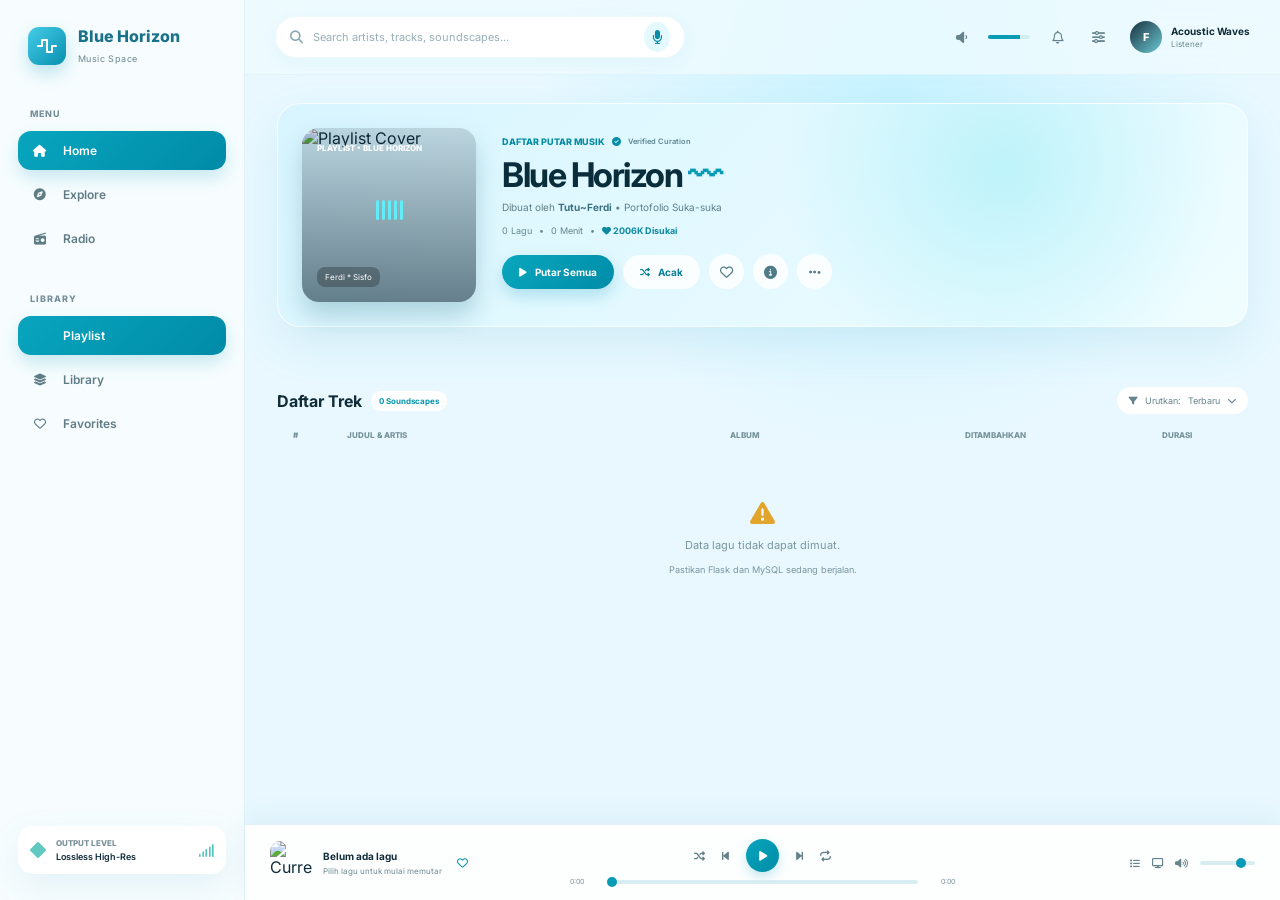
==== commit 06fdb257: ""Tampilan dan autoplay"" ====
--- a/index.html
+++ b/index.html
@@ -10,10 +10,14 @@
     <!-- Google Font -->
     <link rel="preconnect" href="https://fonts.googleapis.com">
     <link rel="preconnect" href="https://fonts.gstatic.com" crossorigin>
-    <link href="https://fonts.googleapis.com/css2?family=Inter:wght@400;500;600;700;800&display=swap" rel="stylesheet">
+    <link
+        href="https://fonts.googleapis.com/css2?family=Inter:wght@400;500;600;700;800&display=swap"
+        rel="stylesheet">
 
     <!-- Font Awesome -->
-    <link rel="stylesheet" href="https://cdnjs.cloudflare.com/ajax/libs/font-awesome/6.5.2/css/all.min.css">
+    <link
+        rel="stylesheet"
+        href="https://cdnjs.cloudflare.com/ajax/libs/font-awesome/6.5.2/css/all.min.css">
 
     <!-- CSS -->
     <link rel="stylesheet" href="frontend/css/style.css">
@@ -109,20 +113,30 @@
 
                 <div class="mobile-brand">
                     <i class="fa-solid fa-wave-square"></i>
-                    <span>Blue Horizon</span>
+                    <span>Blue Horizon by Ferdi</span>
                 </div>
 
                 <div class="top-search">
 
                     <i class="fa-solid fa-magnifying-glass"></i>
 
-                    <input type="text" id="searchInput" placeholder="Search artists, tracks, soundscapes...">
+                    <input
+                        type="text"
+                        id="searchInput"
+                        placeholder="Search artists, tracks, soundscapes...">
 
                     <button id="clearSearch" class="clear-search">
                         <i class="fa-solid fa-xmark"></i>
                     </button>
-                    <button id="voiceBtn" class="voice-button" onclick="startVoiceSearch()" title="Voice Search">
+
+                    <button
+                        id="voiceBtn"
+                        class="voice-button"
+                        onclick="startVoiceSearch()"
+                        title="Voice Search">
+
                         <i class="fa-solid fa-microphone"></i>
+
                     </button>
 
                 </div>
@@ -146,12 +160,14 @@
                     </button>
 
                     <div class="profile">
+
                         <div class="profile-avatar">F</div>
 
                         <div>
                             <strong>Acoustic Waves</strong>
                             <small>Listener</small>
                         </div>
+
                     </div>
 
                 </div>
@@ -169,7 +185,10 @@
 
                     <div class="hero-cover">
 
-                        <img id="heroCover" src="frontend/aset/gambar/Cortis.png" alt="Playlist Cover">
+                        <img
+                            id="heroCover"
+                            src="../aset/gambar/Cortis.png"
+                            alt="Playlist Cover">
 
                         <div class="cover-overlay">
 
@@ -183,7 +202,7 @@
                                 <span></span>
                             </div>
 
-                            <small>HQ • Lossless</small>
+                            <small>Ferdi * Sisfo</small>
 
                         </div>
 
@@ -198,7 +217,10 @@
                             <small>Verified Curation</small>
                         </div>
 
-                        <h2>Blue Horizon <span>〰</span></h2>
+                        <h2>
+                            Blue Horizon
+                            <span>〰</span>
+                        </h2>
 
                         <p class="curator">
                             Dibuat oleh <strong>Tutu~Ferdi</strong>
@@ -206,15 +228,22 @@
                         </p>
 
                         <div class="playlist-meta">
+
                             <span id="heroSongCount">0 Lagu</span>
+
                             <span>•</span>
+
                             <span id="heroDuration">0 Menit</span>
+
                             <span>•</span>
+
                             <span class="likes">
                                 <i class="fa-solid fa-heart"></i>
-                                142.5K Disukai
+                                2006K Disukai
                             </span>
-                        </div>
+
+                        </div>
+
 
                         <div class="hero-actions">
 
@@ -259,26 +288,49 @@
                     <div class="section-heading">
 
                         <div>
+
                             <h3>Daftar Trek</h3>
 
                             <span class="track-count">
-                                <span id="songCount">0</span> Soundscapes
+                                <span id="songCount">0</span>
+                                Soundscapes
                             </span>
-                        </div>
+
+                        </div>
+
 
                         <div class="sort-wrapper">
 
                             <button id="sortBtn" class="sort-btn">
+
                                 <i class="fa-solid fa-filter"></i>
-                                Urutkan: <span id="sortLabel">Terbaru</span>
+
+                                Urutkan:
+                                <span id="sortLabel">Terbaru</span>
+
                                 <i class="fa-solid fa-chevron-down"></i>
+
                             </button>
 
+
                             <div class="sort-menu" id="sortMenu">
-                                <button data-sort="newest">Terbaru</button>
-                                <button data-sort="title">Judul A-Z</button>
-                                <button data-sort="artist">Artis A-Z</button>
-                                <button data-sort="duration">Durasi</button>
+
+                                <button data-sort="newest">
+                                    Terbaru
+                                </button>
+
+                                <button data-sort="title">
+                                    Judul A-Z
+                                </button>
+
+                                <button data-sort="artist">
+                                    Artis A-Z
+                                </button>
+
+                                <button data-sort="duration">
+                                    Durasi
+                                </button>
+
                             </div>
 
                         </div>
@@ -291,9 +343,13 @@
                     <div class="track-header">
 
                         <span>#</span>
+
                         <span>JUDUL & ARTIS</span>
+
                         <span>ALBUM</span>
+
                         <span>DITAMBAHKAN</span>
+
                         <span>DURASI</span>
 
                     </div>
@@ -351,7 +407,10 @@
 
                 <div class="player-cover">
 
-                    <img id="currentCover" src="frontend/aset/gambar/Cortis.png" alt="Current song">
+                    <img
+                        id="currentCover"
+                        src="../aset/gambar/Cortis.png"
+                        alt="Current song">
 
                 </div>
 
@@ -368,7 +427,9 @@
                 </div>
 
                 <button id="playerFavorite" class="player-heart">
+
                     <i class="fa-regular fa-heart"></i>
+
                 </button>
 
             </div>
@@ -389,7 +450,9 @@
                     </button>
 
                     <button id="playPauseBtn" class="main-play">
+
                         <i class="fa-solid fa-play"></i>
+
                     </button>
 
                     <button id="nextBtn">
@@ -407,7 +470,12 @@
 
                     <span id="currentTime">0:00</span>
 
-                    <input type="range" id="progressBar" min="0" max="100" value="0">
+                    <input
+                        type="range"
+                        id="progressBar"
+                        min="0"
+                        max="100"
+                        value="0">
 
                     <span id="duration">0:00</span>
 
@@ -432,7 +500,13 @@
                     <i class="fa-solid fa-volume-high"></i>
                 </button>
 
-                <input type="range" id="volumeBar" min="0" max="1" step="0.01" value="0.8">
+                <input
+                    type="range"
+                    id="volumeBar"
+                    min="0"
+                    max="1"
+                    step="0.01"
+                    value="0.8">
 
             </div>
 
@@ -444,27 +518,41 @@
         <nav class="mobile-nav">
 
             <button data-section="home">
+
                 <i class="fa-solid fa-house"></i>
+
                 <span>Home</span>
+
             </button>
 
             <button data-section="explore">
+
                 <i class="fa-solid fa-compass"></i>
+
                 <span>Explore</span>
+
             </button>
 
             <button id="mobilePlay">
+
                 <i class="fa-solid fa-play"></i>
+
             </button>
 
             <button data-section="favorites">
+
                 <i class="fa-regular fa-heart"></i>
+
                 <span>Favorites</span>
+
             </button>
 
             <button data-section="playlist">
+
                 <i class="fa-solid fa-list"></i>
+
                 <span>Playlist</span>
+
             </button>
 
         </nav>
@@ -495,18 +583,34 @@
                     Buat koleksi lagu favoritmu sendiri.
                 </p>
 
-                <input id="playlistName" type="text" placeholder="Nama playlist...">
-
-                <textarea id="playlistDescription" placeholder="Deskripsi playlist..."></textarea>
+                <input
+                    id="playlistName"
+                    type="text"
+                    placeholder="Nama playlist...">
+
+                <textarea
+                    id="playlistDescription"
+                    placeholder="Deskripsi playlist..."></textarea>
 
                 <label class="checkbox-label">
-                    <input type="checkbox" id="playlistPublic" checked>
+
+                    <input
+                        type="checkbox"
+                        id="playlistPublic"
+                        checked>
+
                     Playlist publik
+
                 </label>
 
-                <button id="createPlaylistBtn" class="primary-btn modal-submit">
+                <button
+                    id="createPlaylistBtn"
+                    class="primary-btn modal-submit">
+
                     <i class="fa-solid fa-plus"></i>
+
                     Buat Playlist
+
                 </button>
 
                 <p id="playlistMessage" class="modal-message"></p>
@@ -523,11 +627,15 @@
             <div class="modal-box">
 
                 <button id="closeAddPlaylist" class="modal-close">
+
                     <i class="fa-solid fa-xmark"></i>
+
                 </button>
 
                 <div class="modal-icon">
+
                     <i class="fa-solid fa-music"></i>
+
                 </div>
 
                 <h3>Tambahkan ke Playlist</h3>
@@ -538,9 +646,14 @@
 
                 <div id="playlistOptions" class="playlist-options"></div>
 
-                <button id="newPlaylistFromModal" class="secondary-btn modal-submit">
+                <button
+                    id="newPlaylistFromModal"
+                    class="secondary-btn modal-submit">
+
                     <i class="fa-solid fa-plus"></i>
+
                     Buat Playlist Baru
+
                 </button>
 
             </div>
@@ -553,6 +666,8 @@
         <script src="frontend/js/api.js"></script>
         <script src="frontend/js/player.js"></script>
 
+    </div>
+
 </body>
 
 </html>
